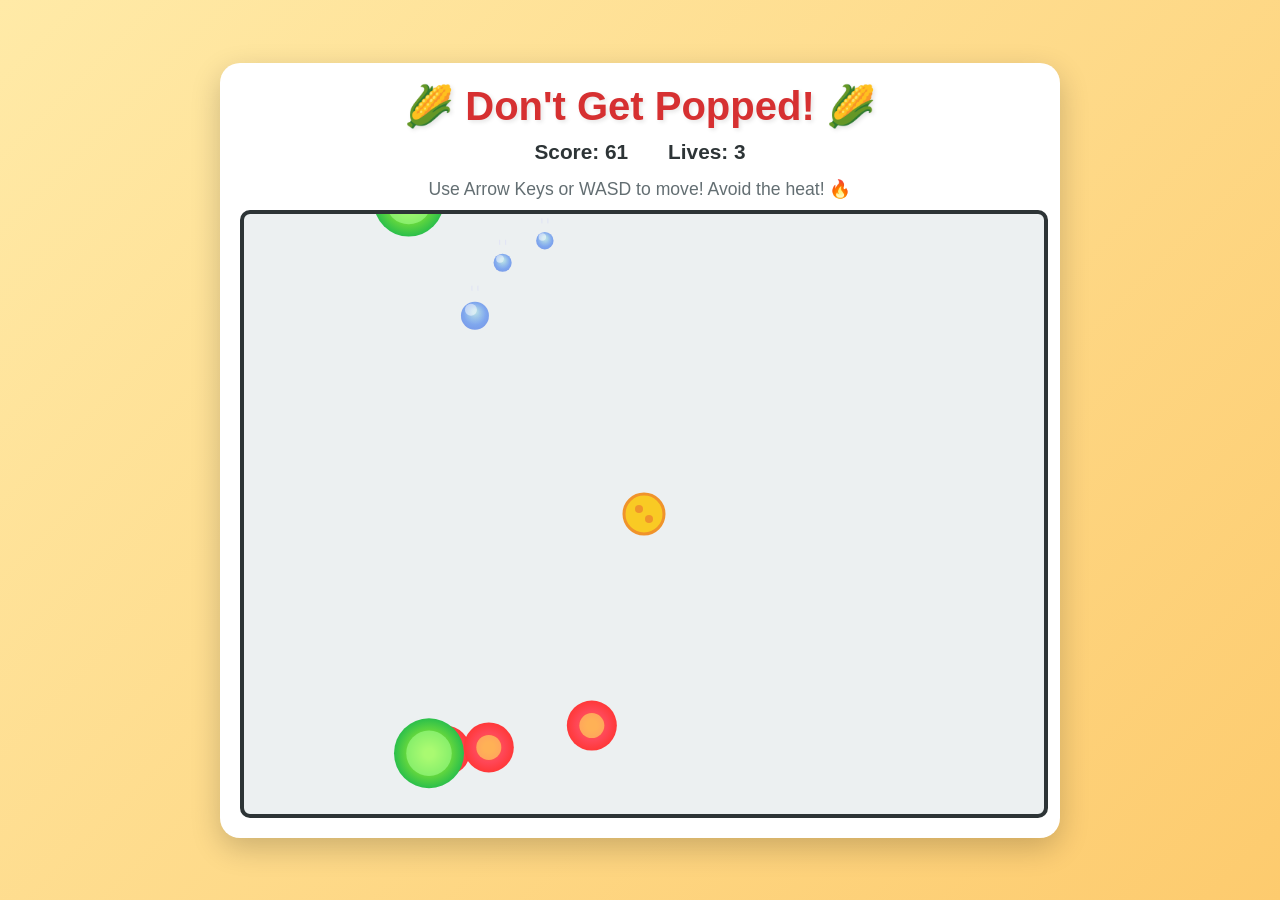
==== index.html @ 98408b55 "first submit" ====
<!DOCTYPE html>
<html lang="en">
<head>
    <meta charset="UTF-8">
    <meta name="viewport" content="width=device-width, initial-scale=1.0">
    <title>Don't Get Popped! 🍿</title>
    <link rel="stylesheet" href="style.css">
</head>
<body>
    <div class="game-container">
        <div class="header">
            <h1>🌽 Don't Get Popped! 🌽</h1>
            <div class="stats">
                <div class="score">Score: <span id="score">0</span></div>
                <div class="lives">Lives: <span id="lives">3</span></div>
            </div>
        </div>
        
        <div class="game-info">
            <p>Use Arrow Keys or WASD to move! Avoid the heat! 🔥</p>
        </div>
        
        <canvas id="gameCanvas" width="800" height="600"></canvas>
        
        <div id="gameOver" class="game-over hidden">
            <h2>Game Over! 🍿</h2>
            <p>You got popped!</p>
            <p>Final Score: <span id="finalScore">0</span></p>
            <button id="restartBtn">Play Again</button>
        </div>
    </div>
    
    <script src="game.js"></script>
</body>
</html>
---- style.css ----
* {
    margin: 0;
    padding: 0;
    box-sizing: border-box;
}

body {
    font-family: 'Arial', sans-serif;
    background: linear-gradient(135deg, #ffeaa7 0%, #fdcb6e 100%);
    display: flex;
    justify-content: center;
    align-items: center;
    min-height: 100vh;
    padding: 20px;
}

.game-container {
    background: white;
    border-radius: 20px;
    padding: 20px;
    box-shadow: 0 10px 30px rgba(0, 0, 0, 0.2);
    max-width: 840px;
}

.header {
    text-align: center;
    margin-bottom: 15px;
}

.header h1 {
    color: #d63031;
    font-size: 2.5em;
    margin-bottom: 10px;
    text-shadow: 2px 2px 4px rgba(0, 0, 0, 0.1);
}

.stats {
    display: flex;
    justify-content: center;
    gap: 40px;
    font-size: 1.3em;
    font-weight: bold;
    color: #2d3436;
}

.game-info {
    text-align: center;
    margin-bottom: 10px;
    color: #636e72;
    font-size: 1.1em;
}

#gameCanvas {
    display: block;
    background: #ecf0f1;
    border: 4px solid #2d3436;
    border-radius: 10px;
    margin: 0 auto;
}

.game-over {
    position: absolute;
    top: 50%;
    left: 50%;
    transform: translate(-50%, -50%);
    background: white;
    padding: 40px;
    border-radius: 20px;
    box-shadow: 0 10px 40px rgba(0, 0, 0, 0.3);
    text-align: center;
    z-index: 10;
}

.game-over h2 {
    color: #d63031;
    font-size: 2.5em;
    margin-bottom: 15px;
}

.game-over p {
    font-size: 1.3em;
    margin: 10px 0;
    color: #2d3436;
}

#restartBtn {
    margin-top: 20px;
    padding: 15px 40px;
    font-size: 1.2em;
    background: #00b894;
    color: white;
    border: none;
    border-radius: 10px;
    cursor: pointer;
    font-weight: bold;
    transition: all 0.3s;
}

#restartBtn:hover {
    background: #00a383;
    transform: scale(1.05);
}

.hidden {
    display: none;
}
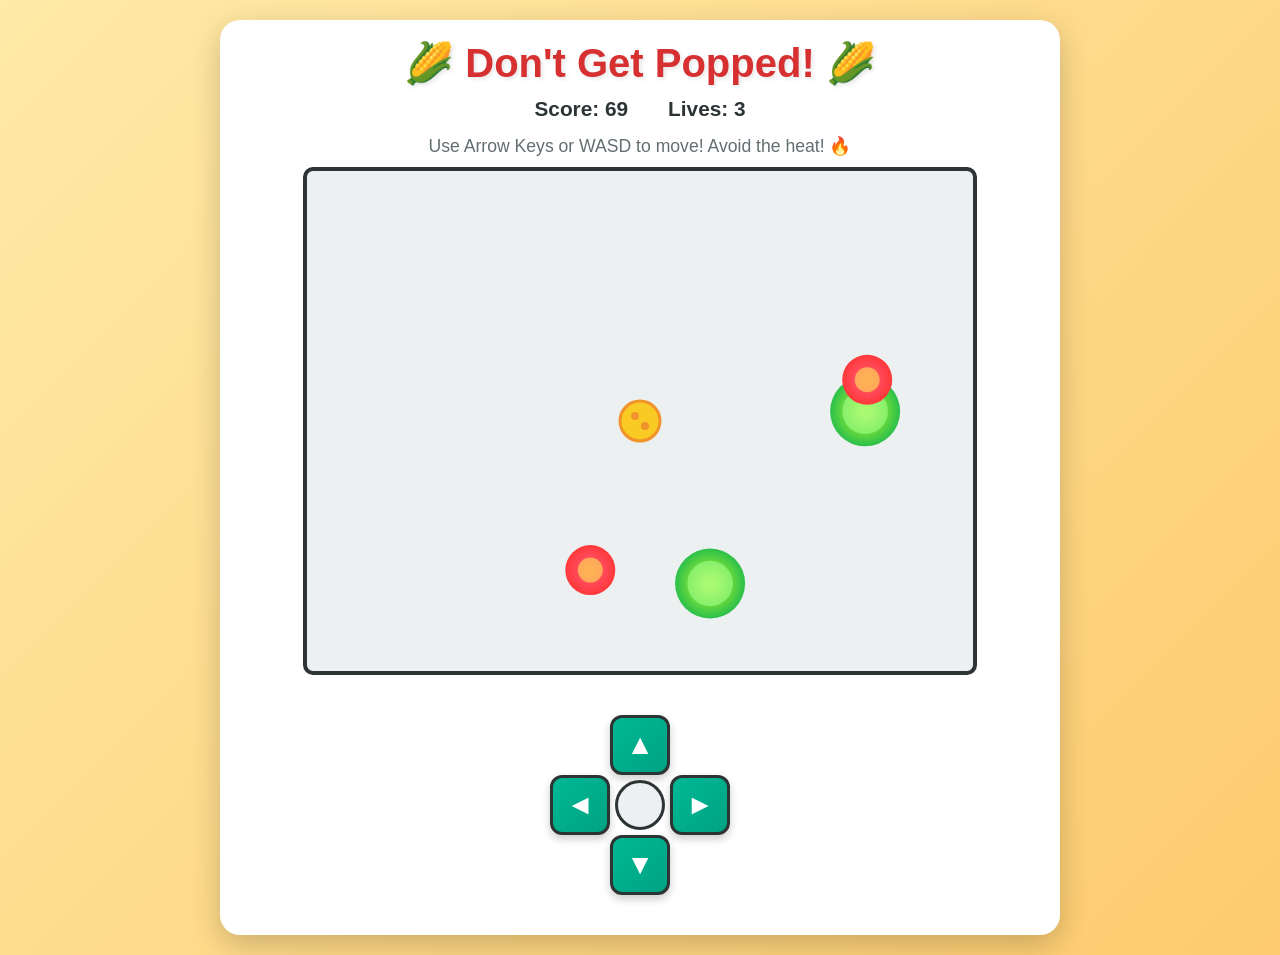
==== commit cd541626: "mobile friendly" ====
--- a/index.html
+++ b/index.html
@@ -2,7 +2,7 @@
 <html lang="en">
 <head>
     <meta charset="UTF-8">
-    <meta name="viewport" content="width=device-width, initial-scale=1.0">
+    <meta name="viewport" content="width=device-width, initial-scale=1.0, maximum-scale=1.0, user-scalable=no">
     <title>Don't Get Popped! 🍿</title>
     <link rel="stylesheet" href="style.css">
 </head>
@@ -17,10 +17,21 @@
         </div>
         
         <div class="game-info">
-            <p>Use Arrow Keys or WASD to move! Avoid the heat! 🔥</p>
+            <p id="controlsText">Use Arrow Keys or WASD to move! Avoid the heat! 🔥</p>
         </div>
         
-        <canvas id="gameCanvas" width="800" height="600"></canvas>
+        <canvas id="gameCanvas"></canvas>
+        
+        <!-- Mobile Controls -->
+        <div id="mobileControls" class="mobile-controls hidden">
+            <div class="dpad">
+                <button class="dpad-btn dpad-up" data-direction="up">▲</button>
+                <button class="dpad-btn dpad-down" data-direction="down">▼</button>
+                <button class="dpad-btn dpad-left" data-direction="left">◄</button>
+                <button class="dpad-btn dpad-right" data-direction="right">►</button>
+                <div class="dpad-center"></div>
+            </div>
+        </div>
         
         <div id="gameOver" class="game-over hidden">
             <h2>Game Over! 🍿</h2>
--- a/style.css
+++ b/style.css
@@ -12,6 +12,7 @@
     align-items: center;
     min-height: 100vh;
     padding: 20px;
+    overflow: hidden;
 }
 
 .game-container {
@@ -20,6 +21,8 @@
     padding: 20px;
     box-shadow: 0 10px 30px rgba(0, 0, 0, 0.2);
     max-width: 840px;
+    width: 100%;
+    position: relative;
 }
 
 .header {
@@ -56,10 +59,13 @@
     border: 4px solid #2d3436;
     border-radius: 10px;
     margin: 0 auto;
+    max-width: 100%;
+    height: auto;
+    touch-action: none;
 }
 
 .game-over {
-    position: absolute;
+    position: fixed;
     top: 50%;
     left: 50%;
     transform: translate(-50%, -50%);
@@ -69,6 +75,7 @@
     box-shadow: 0 10px 40px rgba(0, 0, 0, 0.3);
     text-align: center;
     z-index: 10;
+    max-width: 90%;
 }
 
 .game-over h2 {
@@ -101,6 +108,183 @@
     transform: scale(1.05);
 }
 
+#restartBtn:active {
+    transform: scale(0.95);
+}
+
 .hidden {
     display: none;
 }
+
+/* Mobile Controls */
+.mobile-controls {
+    position: relative;
+    margin-top: 20px;
+    display: flex;
+    justify-content: center;
+    align-items: center;
+    padding: 20px;
+}
+
+.dpad {
+    position: relative;
+    width: 180px;
+    height: 180px;
+}
+
+.dpad-btn {
+    position: absolute;
+    width: 60px;
+    height: 60px;
+    background: linear-gradient(135deg, #00b894 0%, #00a383 100%);
+    border: 3px solid #2d3436;
+    border-radius: 12px;
+    color: white;
+    font-size: 28px;
+    font-weight: bold;
+    cursor: pointer;
+    user-select: none;
+    -webkit-user-select: none;
+    touch-action: manipulation;
+    display: flex;
+    align-items: center;
+    justify-content: center;
+    box-shadow: 0 4px 8px rgba(0, 0, 0, 0.2);
+    transition: all 0.1s;
+}
+
+.dpad-btn:active {
+    background: linear-gradient(135deg, #00a383 0%, #009874 100%);
+    transform: scale(0.95);
+    box-shadow: 0 2px 4px rgba(0, 0, 0, 0.2);
+}
+
+.dpad-up {
+    top: 0;
+    left: 50%;
+    transform: translateX(-50%);
+}
+
+.dpad-down {
+    bottom: 0;
+    left: 50%;
+    transform: translateX(-50%);
+}
+
+.dpad-left {
+    left: 0;
+    top: 50%;
+    transform: translateY(-50%);
+}
+
+.dpad-right {
+    right: 0;
+    top: 50%;
+    transform: translateY(-50%);
+}
+
+.dpad-center {
+    position: absolute;
+    top: 50%;
+    left: 50%;
+    transform: translate(-50%, -50%);
+    width: 50px;
+    height: 50px;
+    background: #ecf0f1;
+    border: 3px solid #2d3436;
+    border-radius: 50%;
+}
+
+/* Mobile Responsive Styles */
+@media screen and (max-width: 768px) {
+    body {
+        padding: 10px;
+        align-items: flex-start;
+        padding-top: 10px;
+    }
+    
+    .game-container {
+        padding: 15px;
+        border-radius: 15px;
+    }
+    
+    .header h1 {
+        font-size: 1.8em;
+        margin-bottom: 8px;
+    }
+    
+    .stats {
+        gap: 20px;
+        font-size: 1.1em;
+    }
+    
+    .game-info {
+        font-size: 0.9em;
+        margin-bottom: 8px;
+    }
+    
+    #gameCanvas {
+        border: 3px solid #2d3436;
+    }
+    
+    .mobile-controls {
+        margin-top: 15px;
+        padding: 10px;
+    }
+    
+    .game-over {
+        padding: 30px 20px;
+    }
+    
+    .game-over h2 {
+        font-size: 2em;
+    }
+    
+    .game-over p {
+        font-size: 1.1em;
+    }
+    
+    #restartBtn {
+        padding: 12px 30px;
+        font-size: 1.1em;
+    }
+}
+
+@media screen and (max-width: 480px) {
+    .header h1 {
+        font-size: 1.5em;
+    }
+    
+    .stats {
+        gap: 15px;
+        font-size: 1em;
+    }
+    
+    .game-info {
+        font-size: 0.85em;
+    }
+    
+    .dpad {
+        width: 160px;
+        height: 160px;
+    }
+    
+    .dpad-btn {
+        width: 55px;
+        height: 55px;
+        font-size: 24px;
+    }
+    
+    .dpad-center {
+        width: 45px;
+        height: 45px;
+    }
+    
+    .game-over h2 {
+        font-size: 1.6em;
+    }
+    
+    .game-over p {
+        font-size: 1em;
+    }
+}
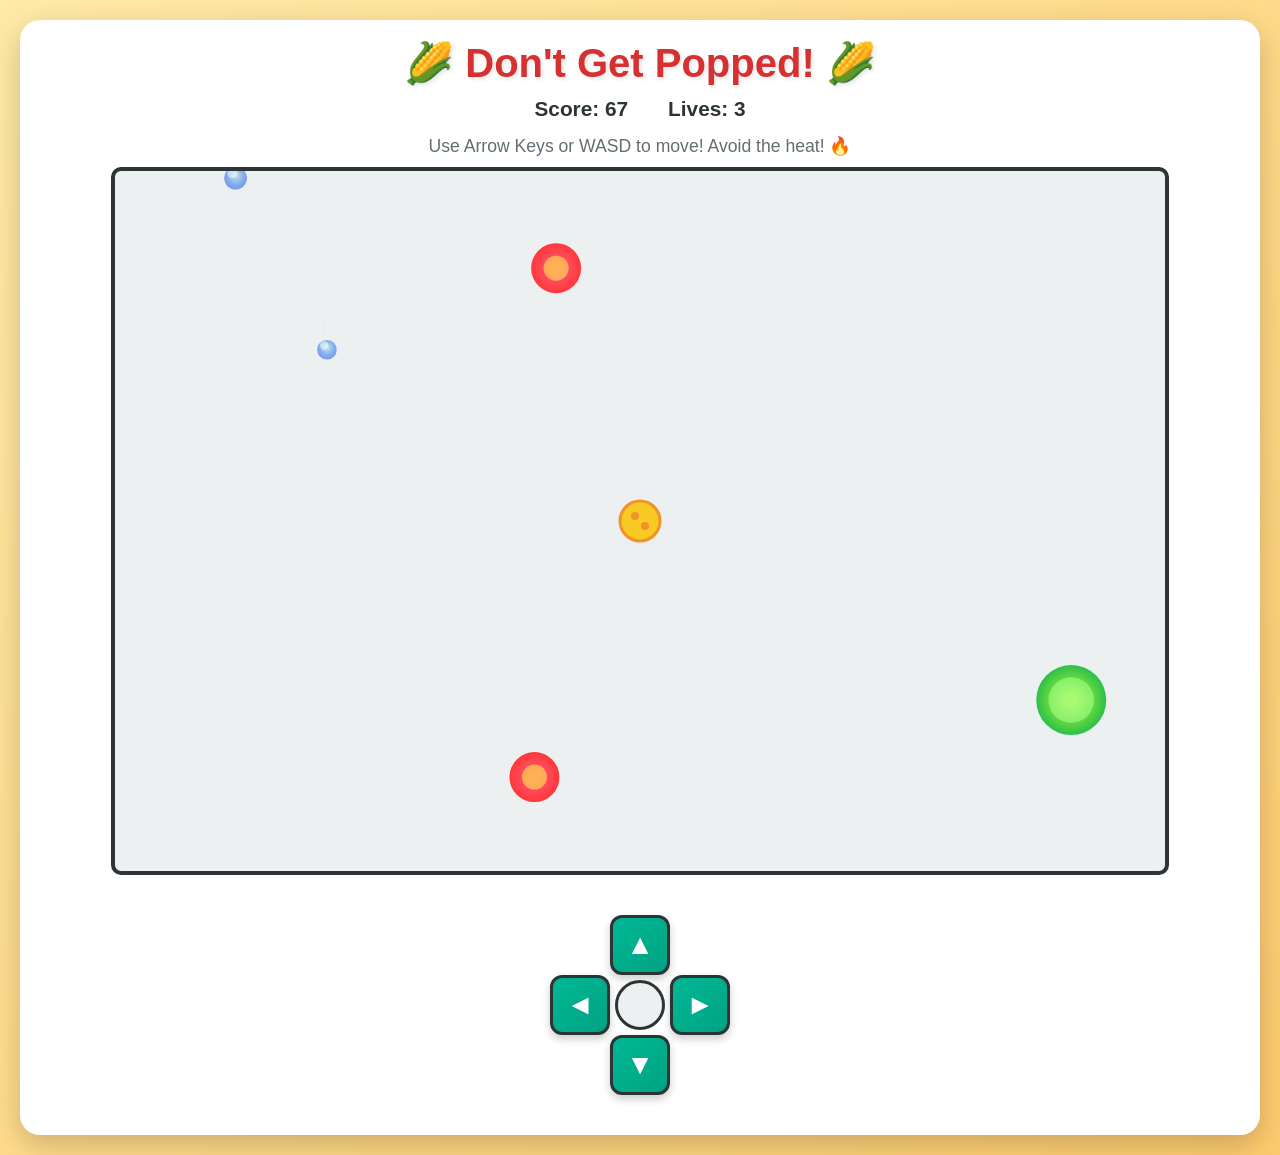
==== commit 947b577f: "bump lives" ====
--- a/index.html
+++ b/index.html
@@ -13,6 +13,7 @@
             <div class="stats">
                 <div class="score">Score: <span id="score">0</span></div>
                 <div class="lives">Lives: <span id="lives">3</span></div>
+                <button id="addLifeBtn" class="add-life-btn hidden">+ Life</button>
             </div>
         </div>
         
--- a/style.css
+++ b/style.css
@@ -20,7 +20,7 @@
     border-radius: 20px;
     padding: 20px;
     box-shadow: 0 10px 30px rgba(0, 0, 0, 0.2);
-    max-width: 840px;
+    max-width: 1240px;
     width: 100%;
     position: relative;
 }
@@ -40,10 +40,38 @@
 .stats {
     display: flex;
     justify-content: center;
+    align-items: center;
     gap: 40px;
     font-size: 1.3em;
     font-weight: bold;
     color: #2d3436;
+    flex-wrap: wrap;
+}
+
+.add-life-btn {
+    padding: 8px 16px;
+    font-size: 0.8em;
+    background: linear-gradient(135deg, #e17055 0%, #d63031 100%);
+    color: white;
+    border: 2px solid #2d3436;
+    border-radius: 8px;
+    cursor: pointer;
+    font-weight: bold;
+    transition: all 0.3s;
+    box-shadow: 0 2px 5px rgba(0, 0, 0, 0.2);
+    touch-action: manipulation;
+    user-select: none;
+    -webkit-user-select: none;
+}
+
+.add-life-btn:hover {
+    background: linear-gradient(135deg, #d63031 0%, #c0392b 100%);
+    transform: scale(1.05);
+}
+
+.add-life-btn:active {
+    transform: scale(0.95);
+    box-shadow: 0 1px 3px rgba(0, 0, 0, 0.2);
 }
 
 .game-info {
@@ -218,6 +246,11 @@
         font-size: 1.1em;
     }
     
+    .add-life-btn {
+        font-size: 0.75em;
+        padding: 6px 12px;
+    }
+    
     .game-info {
         font-size: 0.9em;
         margin-bottom: 8px;
@@ -258,6 +291,11 @@
     .stats {
         gap: 15px;
         font-size: 1em;
+    }
+    
+    .add-life-btn {
+        font-size: 0.7em;
+        padding: 5px 10px;
     }
     
     .game-info {
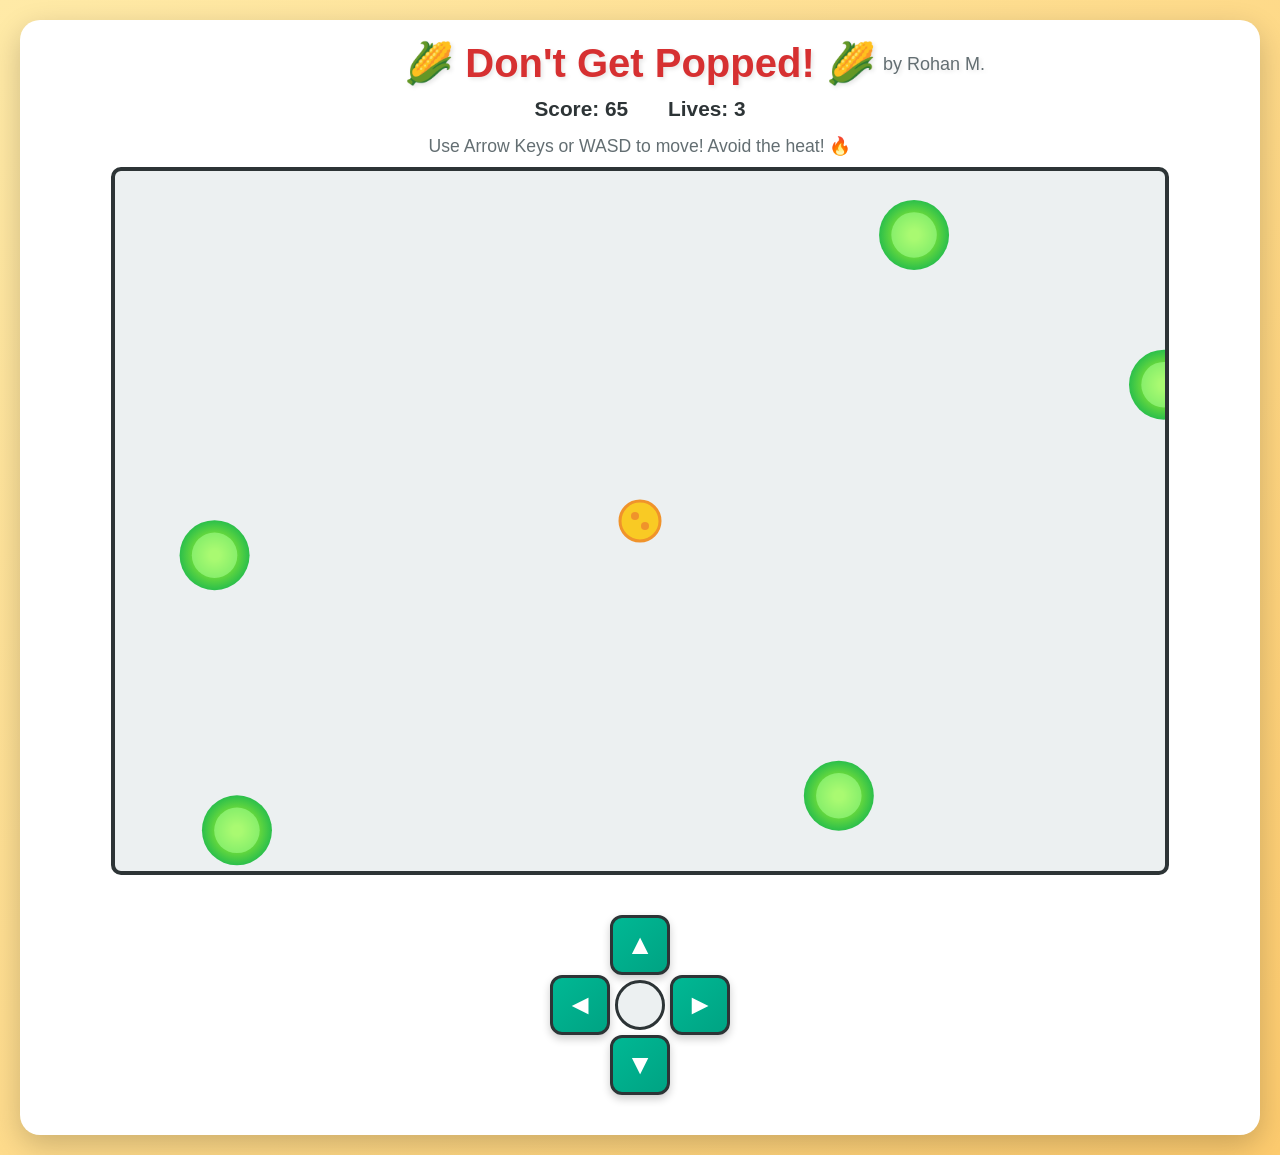
==== commit 65c57dd9: "add byline and keep title centered" ====
--- a/index.html
+++ b/index.html
@@ -9,7 +9,7 @@
 <body>
     <div class="game-container">
         <div class="header">
-            <h1>🌽 Don't Get Popped! 🌽</h1>
+            <h1><span class="title-text">🌽 Don't Get Popped! 🌽</span><span class="byline">by Rohan M.</span></h1>
             <div class="stats">
                 <div class="score">Score: <span id="score">0</span></div>
                 <div class="lives">Lives: <span id="lives">3</span></div>
--- a/style.css
+++ b/style.css
@@ -35,6 +35,24 @@
     font-size: 2.5em;
     margin-bottom: 10px;
     text-shadow: 2px 2px 4px rgba(0, 0, 0, 0.1);
+    position: relative;
+    display: inline-block;
+}
+
+.title-text {
+    display: inline-block;
+}
+
+.byline {
+    font-size: 0.45em;
+    font-weight: normal;
+    color: #636e72;
+    position: absolute;
+    left: 100%;
+    top: 50%;
+    transform: translateY(-50%);
+    margin-left: 0.4em;
+    white-space: nowrap;
 }
 
 .stats {
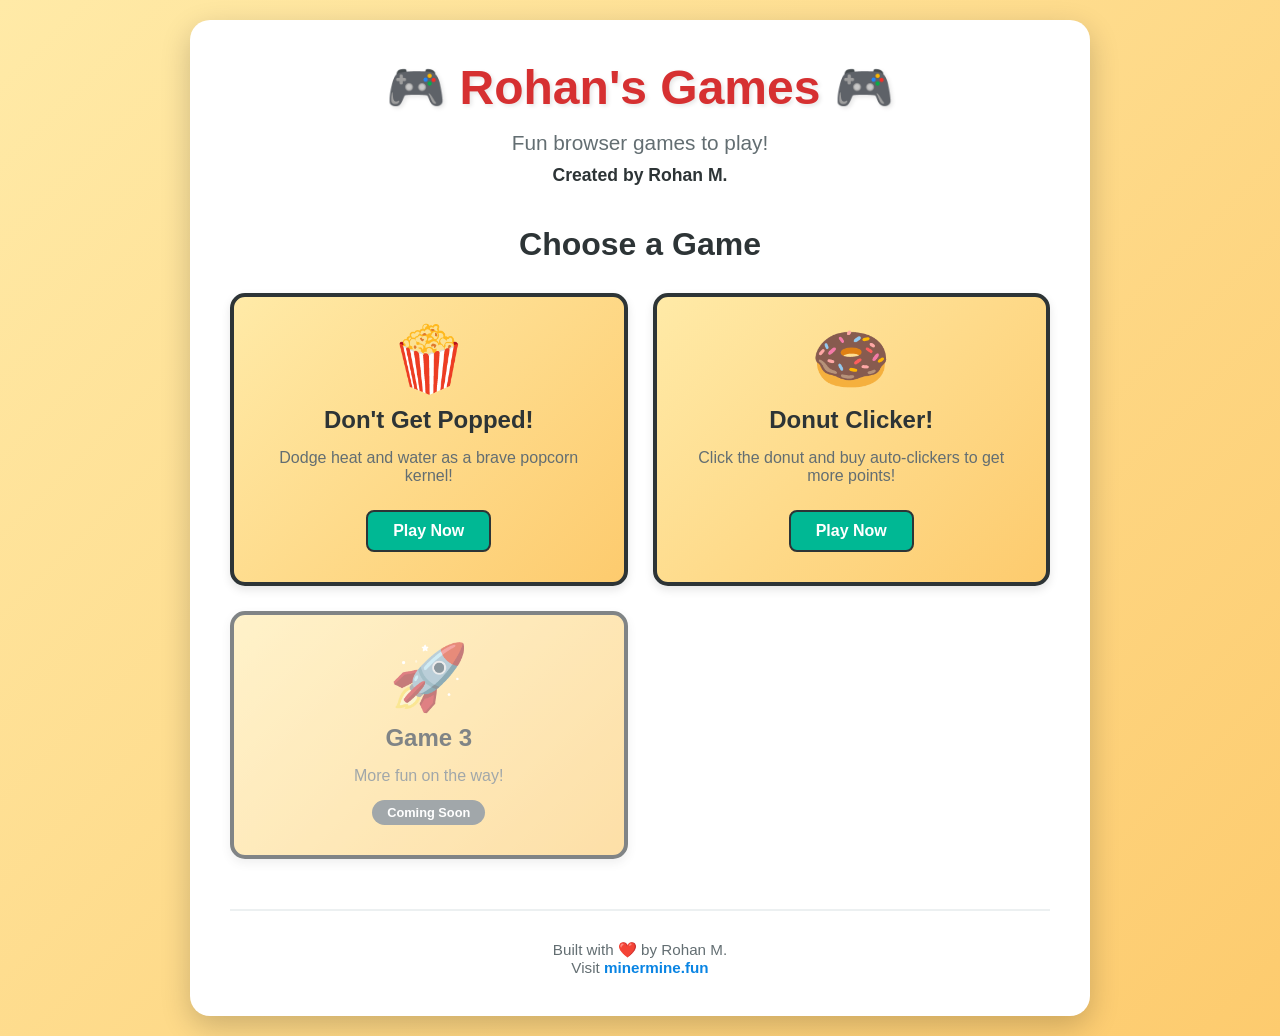
==== commit 4624a17f: "added game2 and ice orbs to game1" ====
--- a/index.html
+++ b/index.html
@@ -2,46 +2,52 @@
 <html lang="en">
 <head>
     <meta charset="UTF-8">
-    <meta name="viewport" content="width=device-width, initial-scale=1.0, maximum-scale=1.0, user-scalable=no">
-    <title>Don't Get Popped! 🍿</title>
-    <link rel="stylesheet" href="style.css">
+    <meta name="viewport" content="width=device-width, initial-scale=1.0">
+    <title>Rohan's Games 🎮</title>
+    <link rel="stylesheet" href="homepage.css">
 </head>
 <body>
-    <div class="game-container">
-        <div class="header">
-            <h1><span class="title-text">🌽 Don't Get Popped! 🌽</span><span class="byline">by Rohan M.</span></h1>
-            <div class="stats">
-                <div class="score">Score: <span id="score">0</span></div>
-                <div class="lives">Lives: <span id="lives">3</span></div>
-                <button id="addLifeBtn" class="add-life-btn hidden">+ Life</button>
+    <div class="main-container">
+        <header class="site-header">
+            <h1>🎮 Rohan's Games 🎮</h1>
+            <p class="subtitle">Fun browser games to play!</p>
+            <p class="byline">Created by Rohan M.</p>
+        </header>
+
+        <section class="games-section">
+            <h2>Choose a Game</h2>
+            
+            <div class="games-grid">
+                <!-- Game 1: Don't Get Popped -->
+                <a href="games/dont-get-popped/index.html" class="game-card">
+                    <div class="game-icon">🍿</div>
+                    <h3>Don't Get Popped!</h3>
+                    <p>Dodge heat and water as a brave popcorn kernel!</p>
+                    <div class="play-btn">Play Now</div>
+                </a>
+
+                <!-- Game 2: Donut Clicker -->
+                <a href="games/click-frenzy/index.html" class="game-card">
+                    <div class="game-icon">🍩</div>
+                    <h3>Donut Clicker!</h3>
+                    <p>Click the donut and buy auto-clickers to get more points!</p>
+                    <div class="play-btn">Play Now</div>
+                </a>
+
+                <!-- Placeholder for future game 3 -->
+                <div class="game-card coming-soon">
+                    <div class="game-icon">🚀</div>
+                    <h3>Game 3</h3>
+                    <p>More fun on the way!</p>
+                    <div class="coming-soon-badge">Coming Soon</div>
+                </div>
             </div>
-        </div>
-        
-        <div class="game-info">
-            <p id="controlsText">Use Arrow Keys or WASD to move! Avoid the heat! 🔥</p>
-        </div>
-        
-        <canvas id="gameCanvas"></canvas>
-        
-        <!-- Mobile Controls -->
-        <div id="mobileControls" class="mobile-controls hidden">
-            <div class="dpad">
-                <button class="dpad-btn dpad-up" data-direction="up">▲</button>
-                <button class="dpad-btn dpad-down" data-direction="down">▼</button>
-                <button class="dpad-btn dpad-left" data-direction="left">◄</button>
-                <button class="dpad-btn dpad-right" data-direction="right">►</button>
-                <div class="dpad-center"></div>
-            </div>
-        </div>
-        
-        <div id="gameOver" class="game-over hidden">
-            <h2>Game Over! 🍿</h2>
-            <p>You got popped!</p>
-            <p>Final Score: <span id="finalScore">0</span></p>
-            <button id="restartBtn">Play Again</button>
-        </div>
+        </section>
+
+        <footer class="footer">
+            <p>Built with ❤️ by Rohan M.</p>
+            <p>Visit <a href="https://minermine.fun">minermine.fun</a></p>
+        </footer>
     </div>
-    
-    <script src="game.js"></script>
 </body>
 </html>
--- a/homepage.css
+++ b/homepage.css
@@ -0,0 +1,215 @@
+* {
+    margin: 0;
+    padding: 0;
+    box-sizing: border-box;
+}
+
+body {
+    font-family: 'Arial', sans-serif;
+    background: linear-gradient(135deg, #ffeaa7 0%, #fdcb6e 100%);
+    min-height: 100vh;
+    padding: 20px;
+    display: flex;
+    justify-content: center;
+    align-items: center;
+}
+
+.main-container {
+    background: white;
+    border-radius: 20px;
+    padding: 40px;
+    box-shadow: 0 10px 30px rgba(0, 0, 0, 0.2);
+    max-width: 900px;
+    width: 100%;
+    text-align: center;
+}
+
+.site-header {
+    margin-bottom: 40px;
+}
+
+.site-header h1 {
+    color: #d63031;
+    font-size: 3em;
+    margin-bottom: 15px;
+    text-shadow: 2px 2px 4px rgba(0, 0, 0, 0.1);
+}
+
+.site-header .subtitle {
+    color: #636e72;
+    font-size: 1.3em;
+    font-weight: normal;
+}
+
+.site-header .byline {
+    color: #2d3436;
+    font-size: 1.1em;
+    margin-top: 10px;
+    font-weight: bold;
+}
+
+.games-section {
+    margin-top: 30px;
+}
+
+.games-section h2 {
+    color: #2d3436;
+    font-size: 2em;
+    margin-bottom: 30px;
+}
+
+.games-grid {
+    display: grid;
+    grid-template-columns: repeat(auto-fit, minmax(280px, 1fr));
+    gap: 25px;
+    margin-top: 20px;
+}
+
+.game-card {
+    background: linear-gradient(135deg, #ffeaa7 0%, #fdcb6e 100%);
+    border: 4px solid #2d3436;
+    border-radius: 15px;
+    padding: 30px;
+    text-decoration: none;
+    color: #2d3436;
+    transition: all 0.3s;
+    box-shadow: 0 4px 10px rgba(0, 0, 0, 0.1);
+    display: flex;
+    flex-direction: column;
+    align-items: center;
+    gap: 15px;
+}
+
+.game-card:hover {
+    transform: translateY(-5px);
+    box-shadow: 0 8px 20px rgba(0, 0, 0, 0.2);
+    background: linear-gradient(135deg, #fdcb6e 0%, #ffeaa7 100%);
+}
+
+.game-card:active {
+    transform: translateY(-2px);
+}
+
+.game-icon {
+    font-size: 4em;
+    line-height: 1;
+}
+
+.game-card h3 {
+    font-size: 1.5em;
+    margin: 0;
+}
+
+.game-card p {
+    font-size: 1em;
+    color: #636e72;
+    margin: 0;
+}
+
+.game-card .play-btn {
+    margin-top: 10px;
+    padding: 10px 25px;
+    background: #00b894;
+    color: white;
+    border: 2px solid #2d3436;
+    border-radius: 8px;
+    font-weight: bold;
+    font-size: 1em;
+    transition: all 0.2s;
+}
+
+.game-card:hover .play-btn {
+    background: #00a383;
+    transform: scale(1.05);
+}
+
+.coming-soon {
+    opacity: 0.6;
+    cursor: default;
+    pointer-events: none;
+}
+
+.coming-soon-badge {
+    background: #636e72;
+    color: white;
+    padding: 5px 15px;
+    border-radius: 20px;
+    font-size: 0.8em;
+    font-weight: bold;
+}
+
+.footer {
+    margin-top: 50px;
+    padding-top: 30px;
+    border-top: 2px solid #ecf0f1;
+    color: #636e72;
+    font-size: 0.95em;
+}
+
+.footer a {
+    color: #0984e3;
+    text-decoration: none;
+    font-weight: bold;
+}
+
+.footer a:hover {
+    text-decoration: underline;
+}
+
+/* Responsive */
+@media screen and (max-width: 768px) {
+    .main-container {
+        padding: 30px 20px;
+    }
+    
+    .site-header h1 {
+        font-size: 2.2em;
+    }
+    
+    .site-header .subtitle {
+        font-size: 1.1em;
+    }
+    
+    .games-section h2 {
+        font-size: 1.6em;
+    }
+    
+    .games-grid {
+        grid-template-columns: 1fr;
+        gap: 20px;
+    }
+}
+
+@media screen and (max-width: 480px) {
+    body {
+        padding: 15px;
+    }
+    
+    .main-container {
+        padding: 25px 15px;
+    }
+    
+    .site-header h1 {
+        font-size: 1.8em;
+    }
+    
+    .site-header .subtitle {
+        font-size: 1em;
+    }
+    
+    .site-header .byline {
+        font-size: 0.95em;
+    }
+    
+    .games-section h2 {
+        font-size: 1.4em;
+    }
+    
+    .game-icon {
+        font-size: 3em;
+    }
+    
+    .game-card h3 {
+        font-size: 1.3em;
+    }
+}
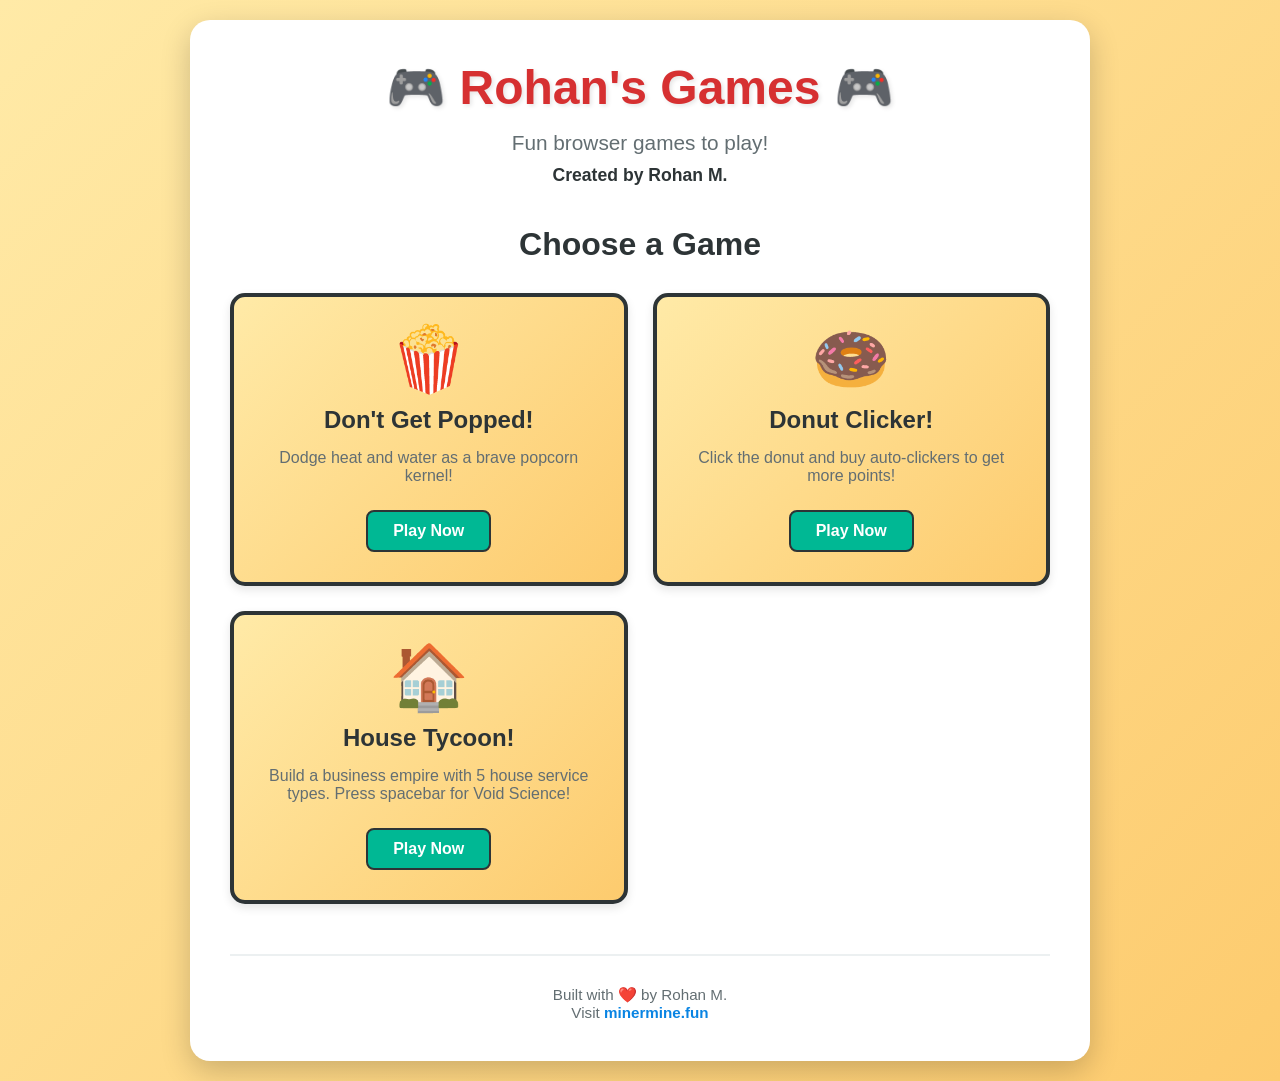
==== commit 543f933b: "game3" ====
--- a/index.html
+++ b/index.html
@@ -34,13 +34,13 @@
                     <div class="play-btn">Play Now</div>
                 </a>
 
-                <!-- Placeholder for future game 3 -->
-                <div class="game-card coming-soon">
-                    <div class="game-icon">🚀</div>
-                    <h3>Game 3</h3>
-                    <p>More fun on the way!</p>
-                    <div class="coming-soon-badge">Coming Soon</div>
-                </div>
+                <!-- Game 3: House Tycoon -->
+                <a href="games/house-tycoon/index.html" class="game-card">
+                    <div class="game-icon">🏠</div>
+                    <h3>House Tycoon!</h3>
+                    <p>Build a business empire with 5 house service types. Press spacebar for Void Science!</p>
+                    <div class="play-btn">Play Now</div>
+                </a>
             </div>
         </section>
 
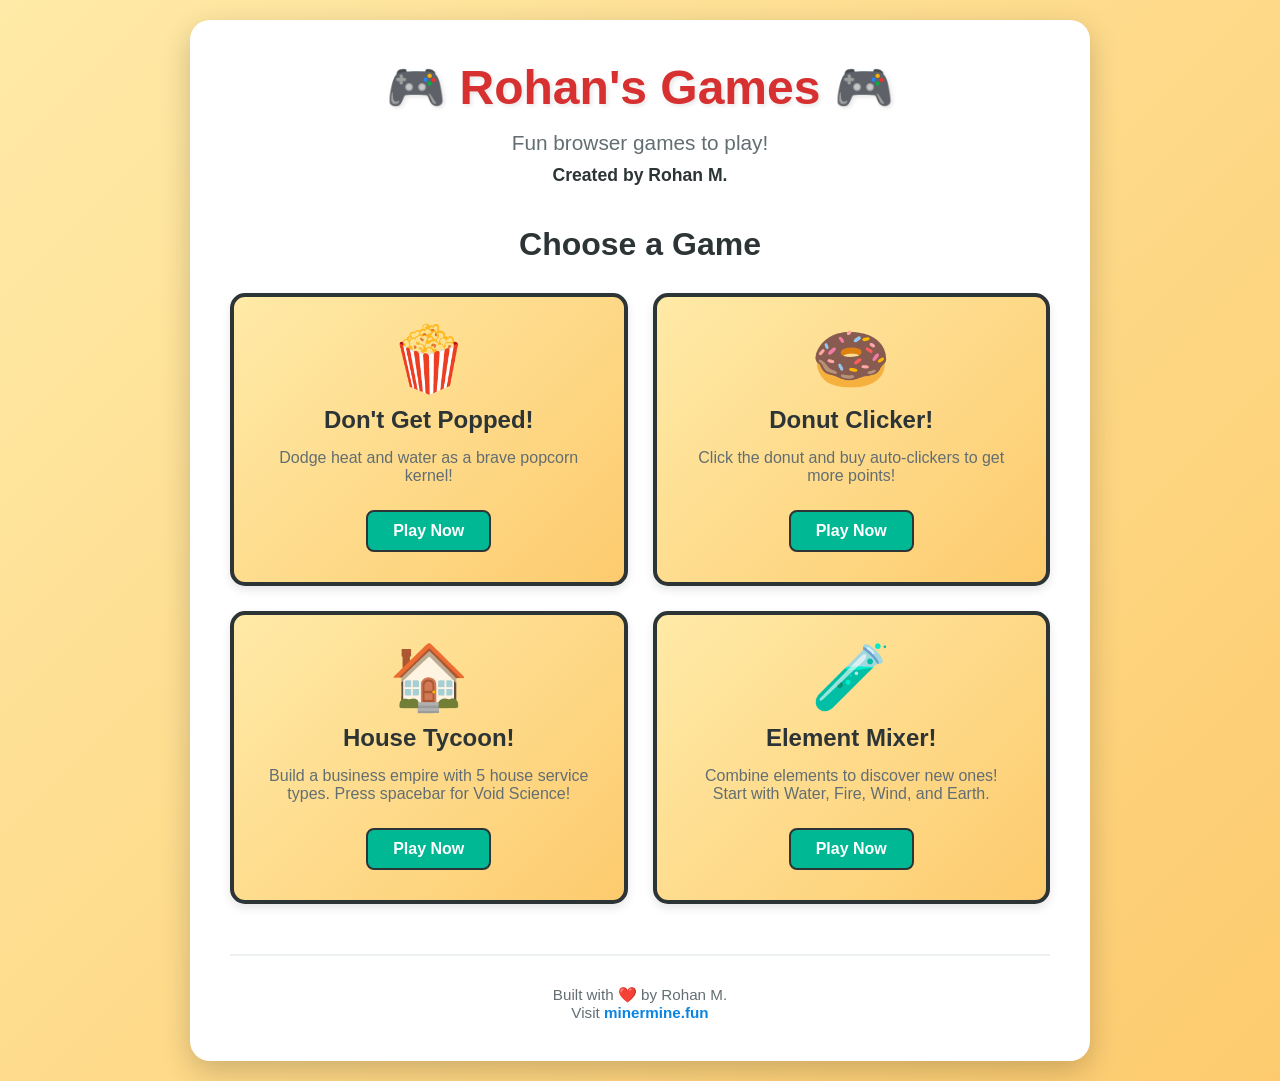
==== commit a004987e: "element mixer" ====
--- a/index.html
+++ b/index.html
@@ -41,6 +41,14 @@
                     <p>Build a business empire with 5 house service types. Press spacebar for Void Science!</p>
                     <div class="play-btn">Play Now</div>
                 </a>
+
+                <!-- Game 4: Element Mixer -->
+                <a href="games/element-mixer/index.html" class="game-card">
+                    <div class="game-icon">🧪</div>
+                    <h3>Element Mixer!</h3>
+                    <p>Combine elements to discover new ones! Start with Water, Fire, Wind, and Earth.</p>
+                    <div class="play-btn">Play Now</div>
+                </a>
             </div>
         </section>
 
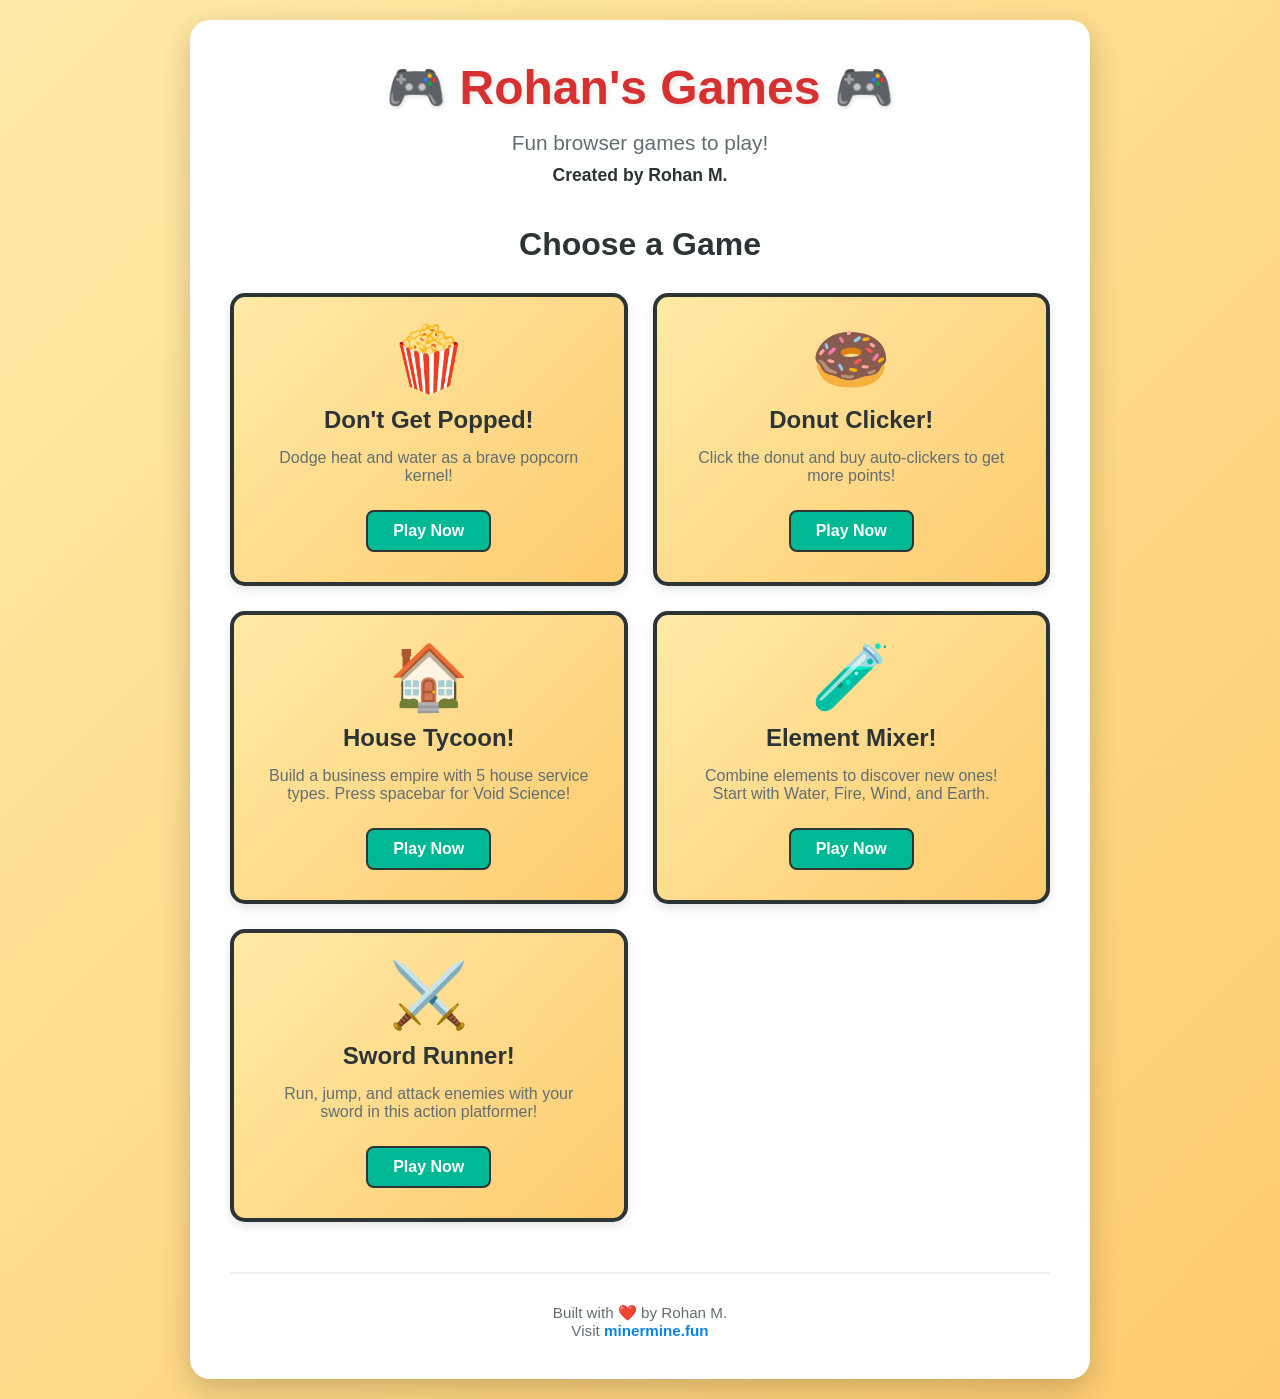
==== commit 9ce33571: "Add Sword Runner with progressive level system - Implement action platformer with stick figure anima" ====
--- a/index.html
+++ b/index.html
@@ -49,6 +49,14 @@
                     <p>Combine elements to discover new ones! Start with Water, Fire, Wind, and Earth.</p>
                     <div class="play-btn">Play Now</div>
                 </a>
+
+                <!-- Game 5: Sword Runner -->
+                <a href="games/sword-runner/index.html" class="game-card">
+                    <div class="game-icon">⚔️</div>
+                    <h3>Sword Runner!</h3>
+                    <p>Run, jump, and attack enemies with your sword in this action platformer!</p>
+                    <div class="play-btn">Play Now</div>
+                </a>
             </div>
         </section>
 
